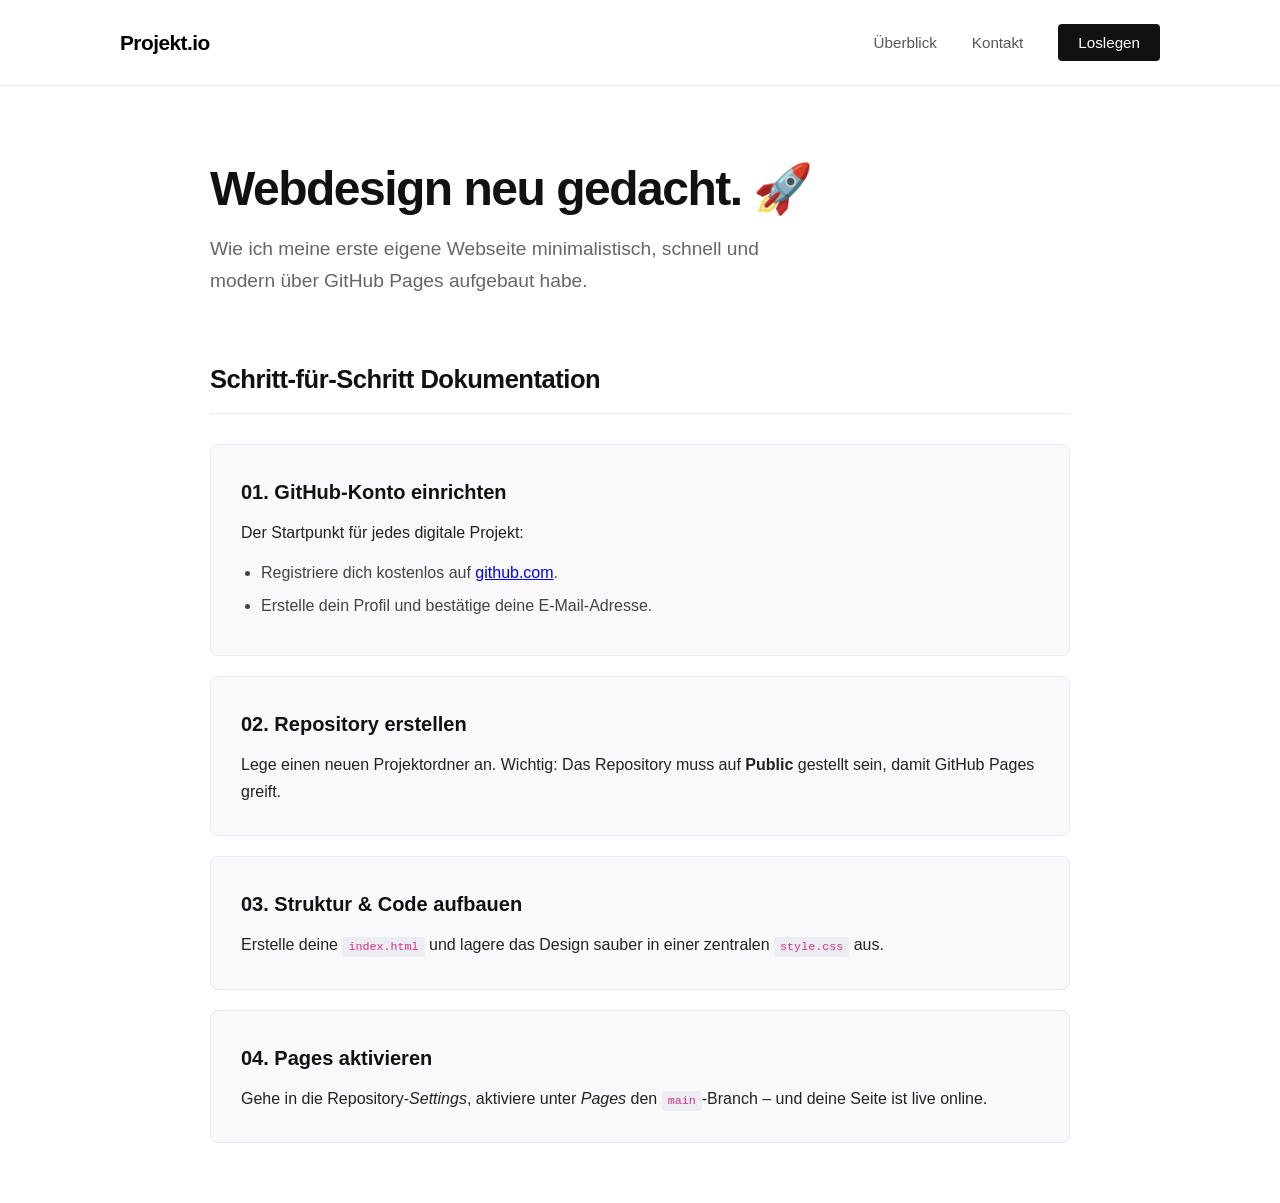
==== index.html @ d75712c2 "Rename index_hello.html to index.html" ====
<!DOCTYPE html>
<html lang="de">
<head>
    <meta charset="UTF-8">
    <meta name="viewport" content="width=device-width, initial-scale=1.0">
    <title>Meine erste Webseite – Agentur-Style</title>
    <!-- Externe CSS-Datei einbinden -->
    <link rel="stylesheet" href="style1.css">
</head>
<body>

    <!-- HEADER / NAVIGATION -->
    <header>
        <nav>
            <a href="index.html" class="logo">Projekt.io</a>
            <ul class="nav-links">
                <li><a href="index.html">Überblick</a></li>
                <li><a href="kontakt.html">Kontakt</a></li>
                <li><a href="kontakt.html" class="btn-primary">Loslegen</a></li>
            </ul>
        </nav>
    </header>

    <!-- INHALT -->
    <main>
        <section class="hero">
            <h1>Webdesign neu gedacht. 🚀</h1>
            <p class="subtitle">Wie ich meine erste eigene Webseite minimalistisch, schnell und modern über GitHub Pages aufgebaut habe.</p>
        </section>

        <h2>Schritt-für-Schritt Dokumentation</h2>

        <div class="card-grid">
            <div class="step">
                <h3>01. GitHub-Konto einrichten</h3>
                <p>Der Startpunkt für jedes digitale Projekt:</p>
                <ul class="step-list">
                    <li>Registriere dich kostenlos auf <a href="https://github.com/" target="_blank">github.com</a>.</li>
                    <li>Erstelle dein Profil und bestätige deine E-Mail-Adresse.</li>
                </ul>
            </div>

            <div class="step">
                <h3>02. Repository erstellen</h3>
                <p>Lege einen neuen Projektordner an. Wichtig: Das Repository muss auf <strong>Public</strong> gestellt sein, damit GitHub Pages greift.</p>
            </div>

            <div class="step">
                <h3>03. Struktur & Code aufbauen</h3>
                <p>Erstelle deine <code>index.html</code> und lagere das Design sauber in einer zentralen <code>style.css</code> aus.</p>
            </div>

            <div class="step">
                <h3>04. Pages aktivieren</h3>
                <p>Gehe in die Repository-<em>Settings</em>, aktiviere unter <em>Pages</em> den <code>main</code>-Branch – und deine Seite ist live online.</p>
            </div>
        </div>
    </main>

</body>
</html>
---- style1.css ----
/* style.css – Modern Agentur-Style */
* {
    box-sizing: border-box;
    margin: 0;
    padding: 0;
}

body {
    font-family: -apple-system, BlinkMacSystemFont, "Segoe UI", Roboto, Helvetica, Arial, sans-serif;
    line-height: 1.7;
    background-color: #ffffff;
    color: #222222;
    padding-top: 100px;
}

/* Header im cleanen Agentur-Stil */
header {
    background-color: rgba(255, 255, 255, 0.95);
    backdrop-filter: blur(5px);
    position: fixed;
    top: 0;
    left: 0;
    width: 100%;
    border-bottom: 1px solid #eee;
    z-index: 1000;
}

nav {
    max-width: 1100px;
    margin: 0 auto;
    display: flex;
    justify-content: space-between;
    align-items: center;
    padding: 25px 30px;
}

.logo {
    color: #000;
    font-size: 1.3rem;
    font-weight: 700;
    text-decoration: none;
    letter-spacing: -0.5px;
}

.nav-links {
    list-style: none;
    display: flex;
    gap: 35px;
    align-items: center;
}

.nav-links a {
    color: #555;
    text-decoration: none;
    font-weight: 500;
    font-size: 0.95rem;
    transition: color 0.2s ease;
}

.nav-links a:hover {
    color: #000;
}

/* Ein eleganter CTA-Button im Menü */
.btn-primary {
    background-color: #111;
    color: #fff !important;
    padding: 10px 20px;
    border-radius: 4px;
    font-weight: 600;
    transition: background-color 0.2s ease;
}

.btn-primary:hover {
    background-color: #333;
}

/* Hauptbereich */
main {
    max-width: 900px;
    margin: 60px auto;
    padding: 0 20px;
}

.hero {
    margin-bottom: 60px;
}

h1 {
    font-size: 3rem;
    font-weight: 800;
    letter-spacing: -1.5px;
    color: #111;
    margin-bottom: 15px;
    line-height: 1.2;
}

.subtitle {
    color: #666;
    font-size: 1.2rem;
    max-width: 600px;
}

h2 {
    font-size: 1.6rem;
    color: #111;
    letter-spacing: -0.5px;
    border-bottom: 1px solid #eee;
    padding-bottom: 12px;
    margin-top: 60px;
    margin-bottom: 30px;
}

/* Karten-Layout (Clean & Modern) */
.card-grid {
    display: grid;
    gap: 20px;
}

.step {
    background: #f9f9fb;
    border: 1px solid #eaeaf0;
    padding: 30px;
    border-radius: 8px;
    transition: border-color 0.2s ease;
}

.step:hover {
    border-color: #ccc;
}

.step h3 {
    margin-top: 0;
    color: #111;
    font-size: 1.25rem;
    margin-bottom: 10px;
}

code {
    background: #ececf2;
    padding: 3px 6px;
    border-radius: 4px;
    font-size: 0.9em;
    font-family: monospace;
    color: #d63384;
}

.step-list {
    padding-left: 20px;
    margin-top: 12px;
    color: #444;
}

.step-list li {
    margin-bottom: 6px;
}
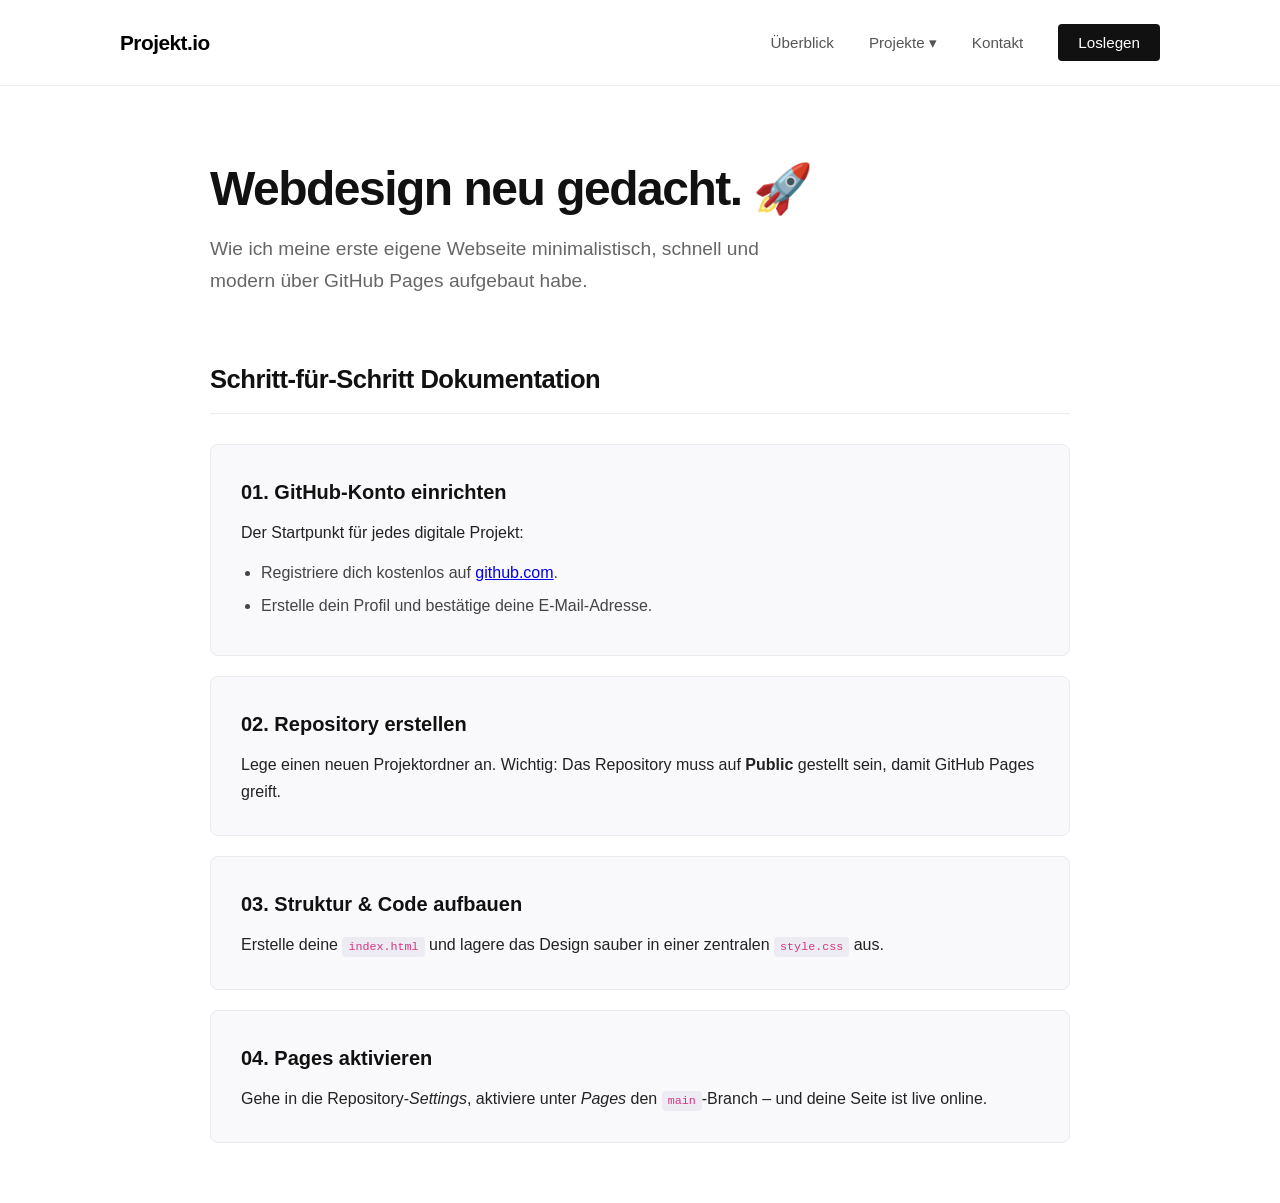
==== commit 9df0bcf1: "Enhance navigation with dropdown for projects Added a dropdown menu for project navigation with link" ====
--- a/index.html
+++ b/index.html
@@ -5,21 +5,41 @@
     <meta name="viewport" content="width=device-width, initial-scale=1.0">
     <title>Meine erste Webseite – Agentur-Style</title>
     <!-- Externe CSS-Datei einbinden -->
-    <link rel="stylesheet" href="style1.css">
+    <link rel="stylesheet" href="style.css">
 </head>
 <body>
 
     <!-- HEADER / NAVIGATION -->
-    <header>
+        <header>
         <nav>
             <a href="index.html" class="logo">Projekt.io</a>
             <ul class="nav-links">
                 <li><a href="index.html">Überblick</a></li>
+                
+                <!-- DROPDOWN / MEGA-MENÜ START -->
+                <li class="dropdown">
+                    <a href="#" class="drop-btn">Projekte ▾</a>
+                    <div class="mega-dropdown">
+                        <div class="dropdown-content">
+                            <a href="index.html">
+                                <strong>Webseite 1</strong>
+                                <span>Erste Schritte mit GitHub</span>
+                            </a>
+                            <a href="kontakt.html">
+                                <strong>Kontakt</strong>
+                                <span>Nimm direkt Verbindung auf</span>
+                            </a>
+                        </div>
+                    </div>
+                </li>
+                <!-- DROPDOWN / MEGA-MENÜ ENDE -->
+
                 <li><a href="kontakt.html">Kontakt</a></li>
                 <li><a href="kontakt.html" class="btn-primary">Loslegen</a></li>
             </ul>
         </nav>
     </header>
+
 
     <!-- INHALT -->
     <main>
--- a/style.css
+++ b/style.css
@@ -0,0 +1,213 @@
+/* style.css – Modern Agentur-Style */
+* {
+    box-sizing: border-box;
+    margin: 0;
+    padding: 0;
+}
+
+body {
+    font-family: -apple-system, BlinkMacSystemFont, "Segoe UI", Roboto, Helvetica, Arial, sans-serif;
+    line-height: 1.7;
+    background-color: #ffffff;
+    color: #222222;
+    padding-top: 100px;
+}
+
+/* Header im cleanen Agentur-Stil */
+header {
+    background-color: rgba(255, 255, 255, 0.95);
+    backdrop-filter: blur(5px);
+    position: fixed;
+    top: 0;
+    left: 0;
+    width: 100%;
+    border-bottom: 1px solid #eee;
+    z-index: 1000;
+}
+
+nav {
+    max-width: 1100px;
+    margin: 0 auto;
+    display: flex;
+    justify-content: space-between;
+    align-items: center;
+    padding: 25px 30px;
+}
+
+.logo {
+    color: #000;
+    font-size: 1.3rem;
+    font-weight: 700;
+    text-decoration: none;
+    letter-spacing: -0.5px;
+}
+
+.nav-links {
+    list-style: none;
+    display: flex;
+    gap: 35px;
+    align-items: center;
+}
+
+.nav-links a {
+    color: #555;
+    text-decoration: none;
+    font-weight: 500;
+    font-size: 0.95rem;
+    transition: color 0.2s ease;
+}
+
+.nav-links a:hover {
+    color: #000;
+}
+
+/* Ein eleganter CTA-Button im Menü */
+.btn-primary {
+    background-color: #111;
+    color: #fff !important;
+    padding: 10px 20px;
+    border-radius: 4px;
+    font-weight: 600;
+    transition: background-color 0.2s ease;
+}
+
+.btn-primary:hover {
+    background-color: #333;
+}
+
+/* Hauptbereich */
+main {
+    max-width: 900px;
+    margin: 60px auto;
+    padding: 0 20px;
+}
+
+.hero {
+    margin-bottom: 60px;
+}
+
+h1 {
+    font-size: 3rem;
+    font-weight: 800;
+    letter-spacing: -1.5px;
+    color: #111;
+    margin-bottom: 15px;
+    line-height: 1.2;
+}
+
+.subtitle {
+    color: #666;
+    font-size: 1.2rem;
+    max-width: 600px;
+}
+
+h2 {
+    font-size: 1.6rem;
+    color: #111;
+    letter-spacing: -0.5px;
+    border-bottom: 1px solid #eee;
+    padding-bottom: 12px;
+    margin-top: 60px;
+    margin-bottom: 30px;
+}
+
+/* Karten-Layout (Clean & Modern) */
+.card-grid {
+    display: grid;
+    gap: 20px;
+}
+
+.step {
+    background: #f9f9fb;
+    border: 1px solid #eaeaf0;
+    padding: 30px;
+    border-radius: 8px;
+    transition: border-color 0.2s ease;
+}
+
+.step:hover {
+    border-color: #ccc;
+}
+
+.step h3 {
+    margin-top: 0;
+    color: #111;
+    font-size: 1.25rem;
+    margin-bottom: 10px;
+}
+
+code {
+    background: #ececf2;
+    padding: 3px 6px;
+    border-radius: 4px;
+    font-size: 0.9em;
+    font-family: monospace;
+    color: #d63384;
+}
+
+.step-list {
+    padding-left: 20px;
+    margin-top: 12px;
+    color: #444;
+}
+
+.step-list li {
+    margin-bottom: 6px;
+}
+
+/* --- MODERNES HOVER-DROPDOWN / MEGA-MENÜ --- */
+
+.dropdown {
+    position: relative;
+}
+
+/* Das versteckte Dropdown-Fenster */
+.mega-dropdown {
+    display: none; /* Standardmäßig unsichtbar */
+    position: absolute;
+    top: 100%;
+    left: -20px;
+    background-color: #ffffff;
+    box-shadow: 0 10px 30px rgba(0, 0, 0, 0.1);
+    border: 1px solid #eaeaf0;
+    border-radius: 8px;
+    padding: 15px;
+    min-width: 260px;
+    z-index: 1000;
+}
+
+/* Das Menü wird sichtbar, wenn man mit der Maus auf .dropdown fährt */
+.dropdown:hover .mega-dropdown {
+    display: block;
+}
+
+/* Styling der Links im Dropdown (mit kleinen Untertiteln) */
+.dropdown-content {
+    display: flex;
+    flex-direction: column;
+    gap: 8px;
+}
+
+.dropdown-content a {
+    display: flex;
+    flex-direction: column;
+    padding: 10px 12px;
+    border-radius: 6px;
+    text-decoration: none;
+    transition: background-color 0.2s ease;
+}
+
+.dropdown-content a:hover {
+    background-color: #f4f4f6;
+}
+
+.dropdown-content strong {
+    font-size: 0.95rem;
+    color: #111;
+}
+
+.dropdown-content span {
+    font-size: 0.82rem;
+    color: #666;
+    margin-top: 2px;
+}
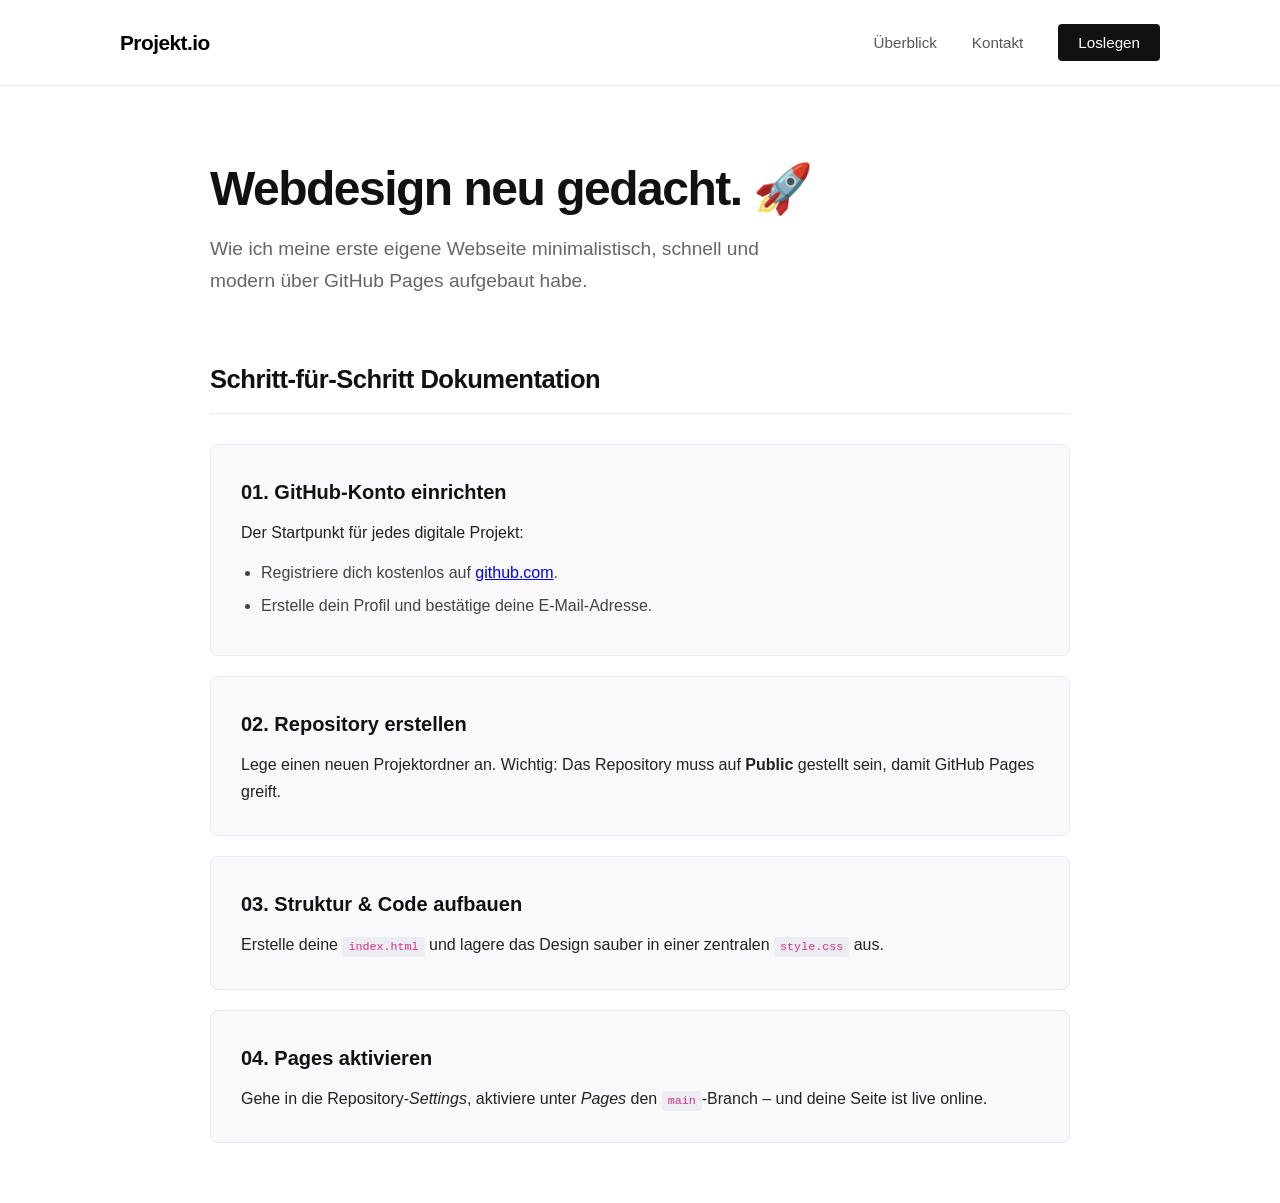
==== commit 8e1d2ad4: "Refactor header navigation and remove dropdown menu Updated header comment for navigation section an" ====
--- a/index.html
+++ b/index.html
@@ -9,31 +9,12 @@
 </head>
 <body>
 
-    <!-- HEADER / NAVIGATION -->
-        <header>
+   <!-- HEADER / NAVIGATION (Identisch zur Startseite) -->
+    <header>
         <nav>
             <a href="index.html" class="logo">Projekt.io</a>
             <ul class="nav-links">
                 <li><a href="index.html">Überblick</a></li>
-                
-                <!-- DROPDOWN / MEGA-MENÜ START -->
-                <li class="dropdown">
-                    <a href="#" class="drop-btn">Projekte ▾</a>
-                    <div class="mega-dropdown">
-                        <div class="dropdown-content">
-                            <a href="index.html">
-                                <strong>Webseite 1</strong>
-                                <span>Erste Schritte mit GitHub</span>
-                            </a>
-                            <a href="kontakt.html">
-                                <strong>Kontakt</strong>
-                                <span>Nimm direkt Verbindung auf</span>
-                            </a>
-                        </div>
-                    </div>
-                </li>
-                <!-- DROPDOWN / MEGA-MENÜ ENDE -->
-
                 <li><a href="kontakt.html">Kontakt</a></li>
                 <li><a href="kontakt.html" class="btn-primary">Loslegen</a></li>
             </ul>
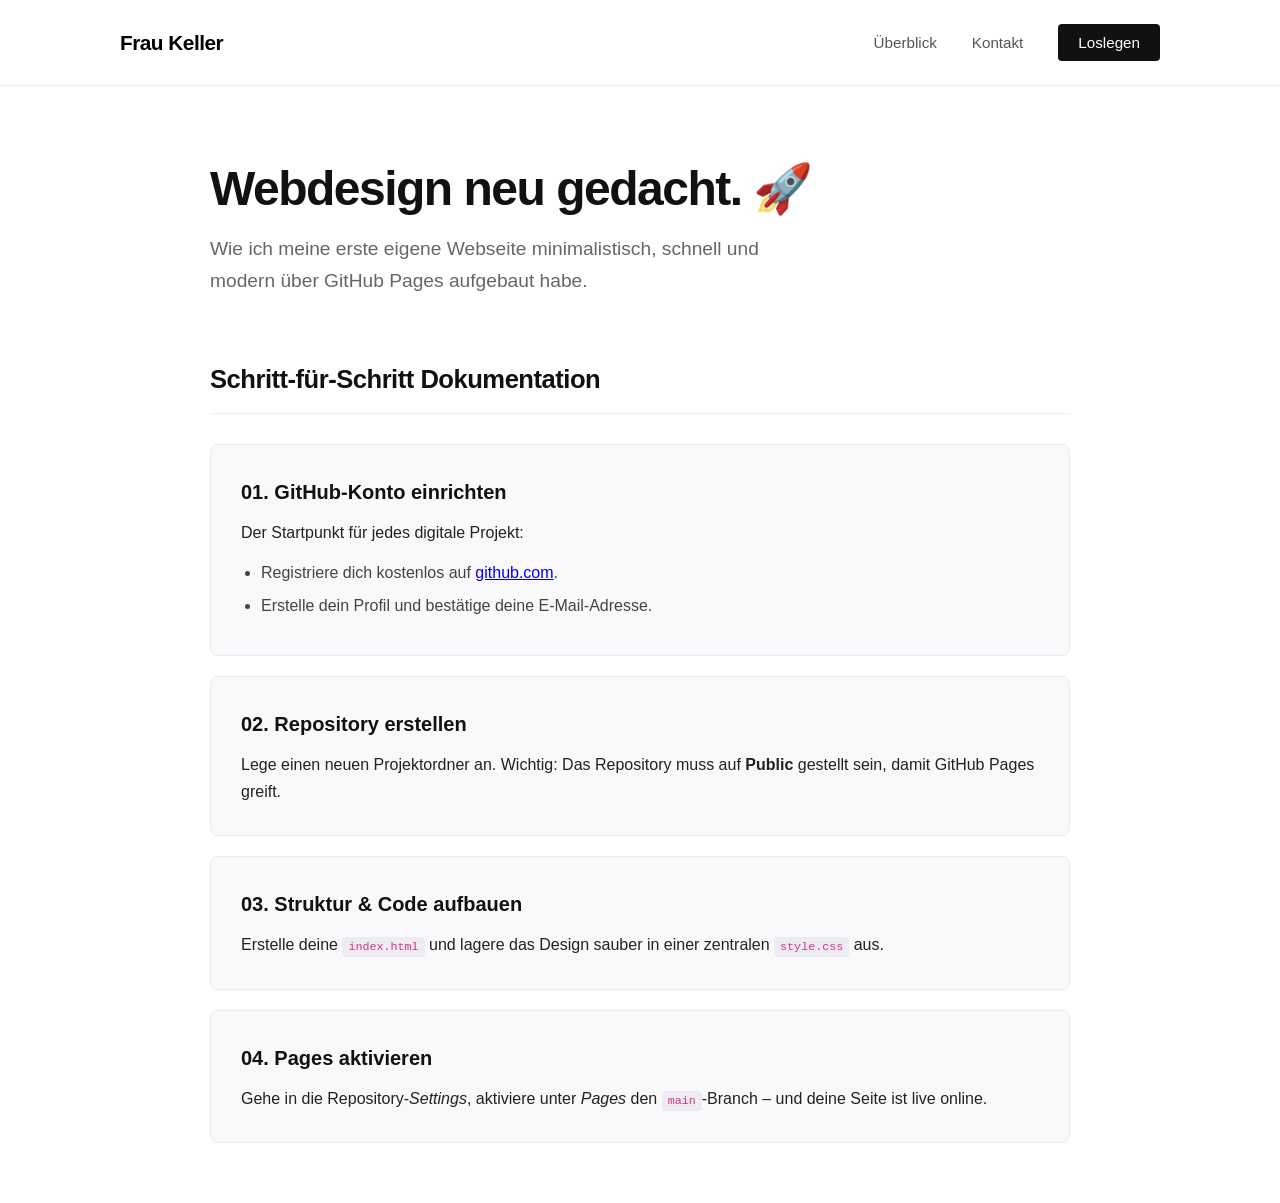
==== commit 7784cd6b: "Update logo link text in index.html" ====
--- a/index.html
+++ b/index.html
@@ -12,7 +12,7 @@
    <!-- HEADER / NAVIGATION (Identisch zur Startseite) -->
     <header>
         <nav>
-            <a href="index.html" class="logo">Projekt.io</a>
+            <a href="index.html" class="logo">Frau Keller</a>
             <ul class="nav-links">
                 <li><a href="index.html">Überblick</a></li>
                 <li><a href="kontakt.html">Kontakt</a></li>
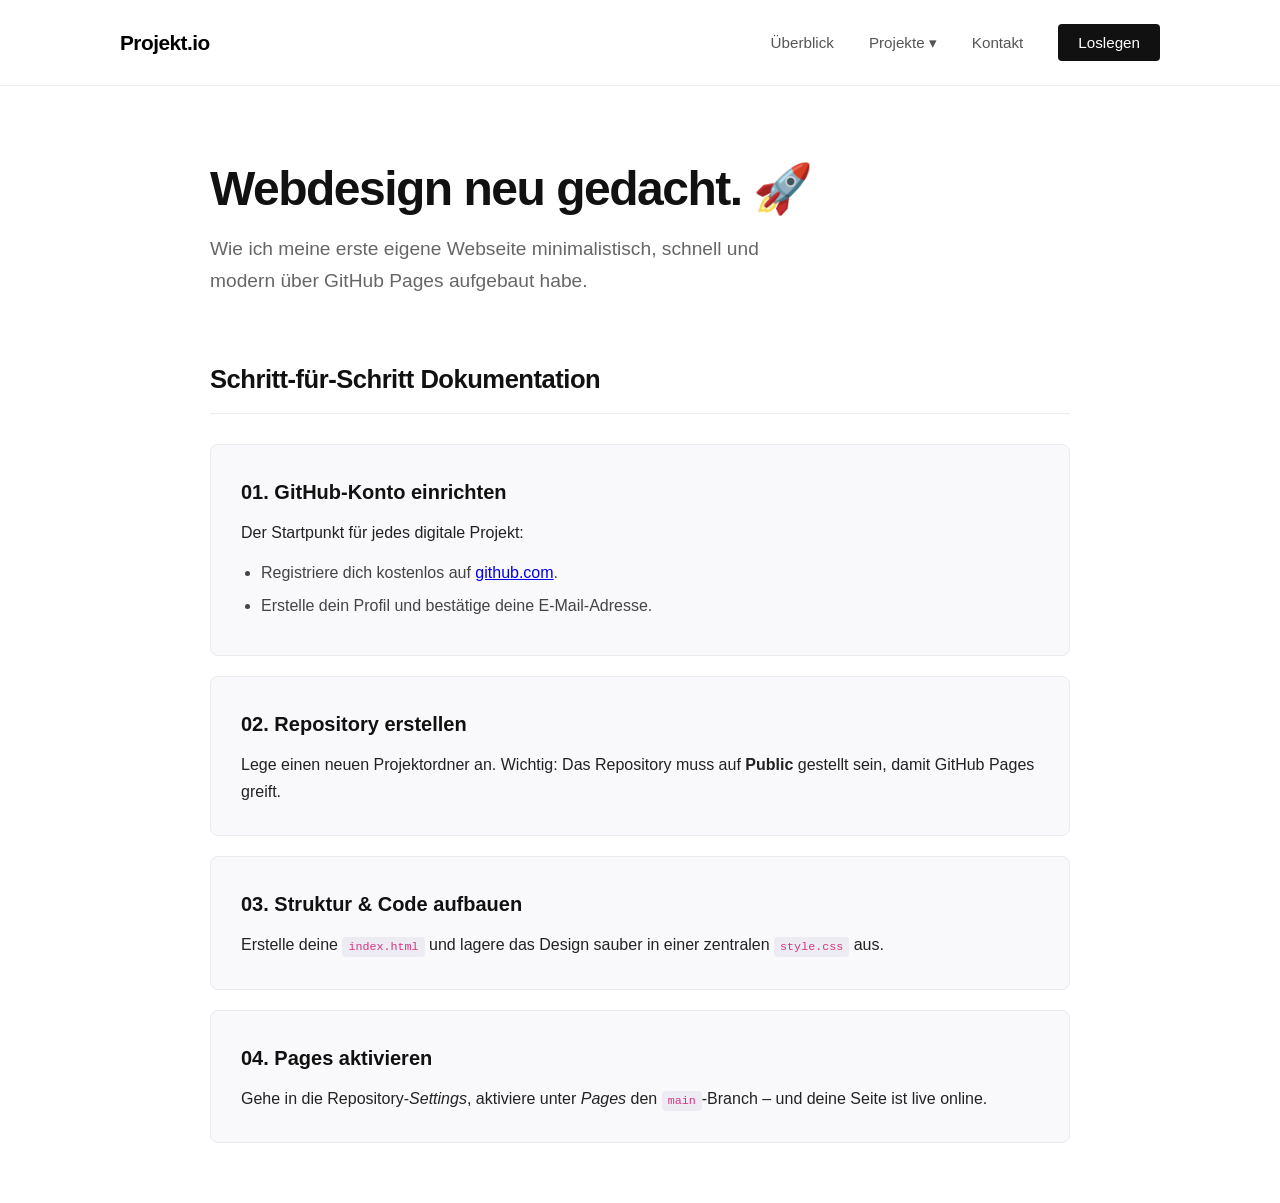
==== commit 4e727f37: "Update navigation and add dropdown menu" ====
--- a/index.html
+++ b/index.html
@@ -9,17 +9,36 @@
 </head>
 <body>
 
-   <!-- HEADER / NAVIGATION (Identisch zur Startseite) -->
     <header>
         <nav>
-            <a href="index.html" class="logo">Frau Keller</a>
+            <a href="index.html" class="logo">Projekt.io</a>
             <ul class="nav-links">
                 <li><a href="index.html">Überblick</a></li>
+                
+                <!-- DROPDOWN / MEGA-MENÜ START -->
+                <li class="dropdown">
+                    <a href="#" class="drop-btn">Projekte ▾</a>
+                    <div class="mega-dropdown">
+                        <div class="dropdown-content">
+                            <a href="index.html">
+                                <strong>Webseite 1</strong>
+                                <span>Erste Schritte mit GitHub</span>
+                            </a>
+                            <a href="kontakt.html">
+                                <strong>Kontakt</strong>
+                                <span>Nimm direkt Verbindung auf</span>
+                            </a>
+                        </div>
+                    </div>
+                </li>
+                <!-- DROPDOWN / MEGA-MENÜ ENDE -->
+
                 <li><a href="kontakt.html">Kontakt</a></li>
                 <li><a href="kontakt.html" class="btn-primary">Loslegen</a></li>
             </ul>
         </nav>
     </header>
+
 
 
     <!-- INHALT -->
